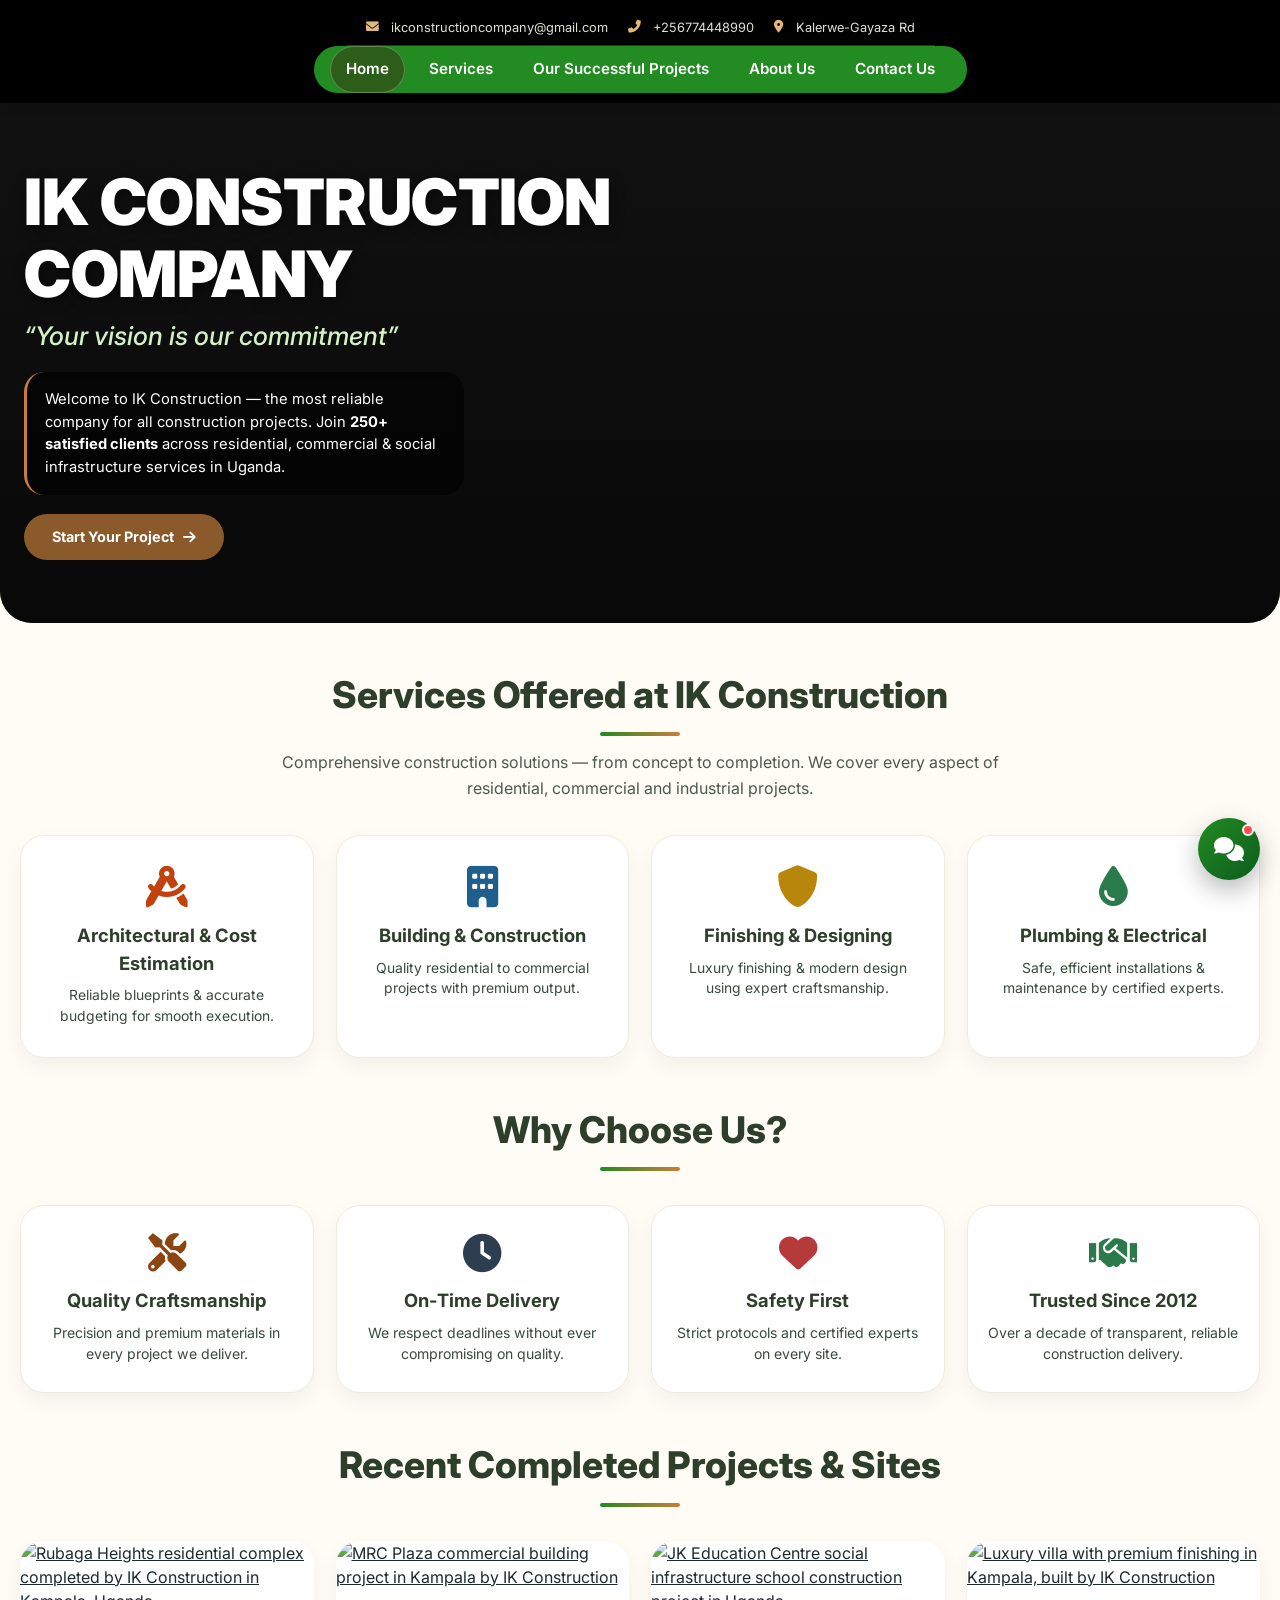
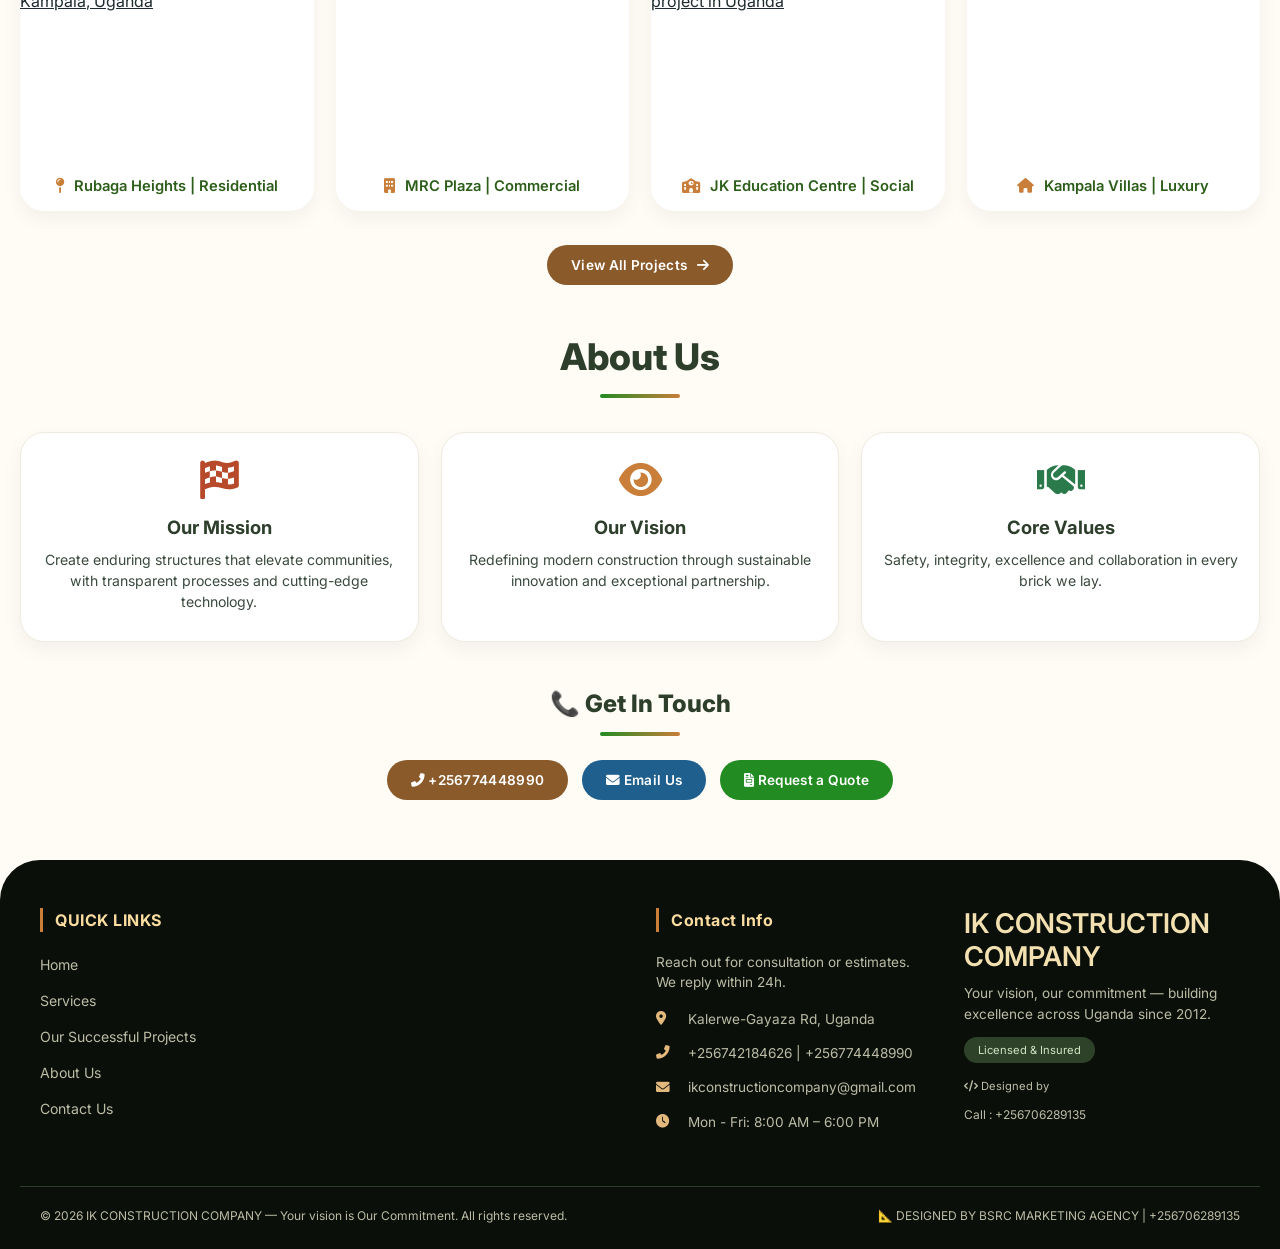
==== index.html @ a936ef3b "Add files via upload" ====
﻿<!DOCTYPE html>
<html lang="en">
<head>
<meta charset="utf-8" />
<meta name="viewport" content="width=device-width, initial-scale=1.0, viewport-fit=cover" />

<!-- ==================== SEO: PRIMARY ==================== -->
<title>IK Construction Company Uganda | Trusted Builders in Kampala</title>
<meta name="description" content="IK Construction — residential & commercial building contractors in Kampala, Uganda since 2012. 250+ clients, 222 projects. Get a free quote within 24 hours." />
<meta name="keywords" content="construction company Uganda, building contractors Kampala, residential construction Uganda, commercial construction Kampala, IK Construction" />
<meta name="robots" content="index, follow, max-snippet:-1, max-image-preview:large" />
<meta name="author" content="IK Construction Company" />
<meta name="theme-color" content="#0a0f0a" />
<link rel="canonical" href="https://ikconstruction.ug/" />
<link rel="alternate" hreflang="en" href="https://ikconstruction.ug/" />

<!-- GEO -->
<meta name="geo.region" content="UG-102" />
<meta name="geo.placename" content="Kampala, Uganda" />
<meta name="geo.position" content="0.3136;32.5811" />
<meta name="ICBM" content="0.3136, 32.5811" />

<!-- OPEN GRAPH -->
<meta property="og:type" content="website" />
<meta property="og:site_name" content="IK Construction Company" />
<meta property="og:title" content="IK Construction Company Uganda | Building Excellence in Kampala" />
<meta property="og:description" content="Trusted construction company in Uganda. Residential, commercial & social infrastructure. 250+ satisfied clients, 222 completed projects." />
<meta property="og:url" content="https://ikconstruction.ug/" />
<meta property="og:image" content="https://ikconstruction.ug/logo.jpg" />
<meta property="og:locale" content="en_UG" />

<!-- TWITTER -->
<meta name="twitter:card" content="summary_large_image" />
<meta name="twitter:title" content="IK Construction Company Uganda – Building Excellence" />
<meta name="twitter:description" content="Residential, commercial & social infrastructure construction in Kampala, Uganda. Free quote within 24 hours." />
<meta name="twitter:image" content="https://ikconstruction.ug/logo.jpg" />

<link rel="icon" href="logo.jpg" type="image/jpeg" />

<!-- ==================== PERFORMANCE HINTS ==================== -->
<link rel="preconnect" href="https://cdnjs.cloudflare.com" />
<link rel="preconnect" href="https://fonts.googleapis.com" />
<link rel="preconnect" href="https://fonts.gstatic.com" crossorigin />
<link rel="preload" as="image" href="seyyid.jpg" fetchpriority="high" />
<link rel="stylesheet" href="https://cdnjs.cloudflare.com/ajax/libs/font-awesome/6.0.0-beta3/css/all.min.css" />
<link href="https://fonts.googleapis.com/css2?family=Inter:wght@400;500;600;700;800;900&display=swap" rel="stylesheet" />
<link rel="stylesheet" href="assets/style.css" />

<script>document.documentElement.className += ' js-enabled';</script>

<!-- ==================== STRUCTURED DATA ==================== -->
<script type="application/ld+json">
{
  "@context": "https://schema.org",
  "@type": "GeneralContractor",
  "@id": "https://ikconstruction.ug/#business",
  "name": "IK Construction Company",
  "image": "https://ikconstruction.ug/logo.jpg",
  "logo": "https://ikconstruction.ug/logo.jpg",
  "description": "IK Construction Company is a Ugandan construction firm founded in 2012 by Engineer Ibrahim Kyeyune, delivering residential, commercial and social infrastructure projects across Uganda.",
  "url": "https://ikconstruction.ug/",
  "telephone": "+256774448990",
  "email": "ikconstructioncompany@gmail.com",
  "foundingDate": "2012",
  "founder": { "@type": "Person", "name": "Engineer Ibrahim Kyeyune", "jobTitle": "Founder & CEO" },
  "address": {
    "@type": "PostalAddress",
    "streetAddress": "Kalerwe-Gayaza Rd",
    "addressLocality": "Kampala",
    "addressRegion": "Kampala",
    "addressCountry": "UG"
  },
  "geo": { "@type": "GeoCoordinates", "latitude": 0.3136, "longitude": 32.5811 },
  "openingHoursSpecification": [{
    "@type": "OpeningHoursSpecification",
    "dayOfWeek": ["Monday","Tuesday","Wednesday","Thursday","Friday"],
    "opens": "08:00",
    "closes": "18:00"
  }],
  "priceRange": "$$",
  "areaServed": { "@type": "Country", "name": "Uganda" },
  "aggregateRating": { "@type": "AggregateRating", "ratingValue": "4.9", "reviewCount": "250" }
}
</script>
</head>
<body>

<!-- =====================================================
     HEADER — STICKY NAV
     ===================================================== -->
<div class="sticky-nav">
    <div class="top-contact-bar">
        <span><i class="fas fa-envelope"></i> <a href="mailto:ikconstructioncompany@gmail.com">ikconstructioncompany@gmail.com</a></span>
        <span><i class="fas fa-phone-alt"></i> <a href="tel:+256774448990">+256774448990</a></span>
        <span><i class="fas fa-map-marker-alt"></i> Kalerwe-Gayaza Rd</span>
    </div>
    <div class="main-nav">
        <ul>
            <li><a href="index.html" class="active" aria-current="page">Home</a></li>
            <li><a href="services.html">Services</a></li>
            <li><a href="projects.html">Our Successful Projects</a></li>
            <li><a href="about.html">About Us</a></li>
            <li><a href="contact.html">Contact Us</a></li>
        </ul>
    </div>
</div>

<main id="main">

  <!-- HERO -->
  <div class="hero-banner" role="img" aria-label="IK Construction Company project site in Kampala, Uganda">
    <div class="hero-overlay container-custom">
      <h1 class="hero-title">IK CONSTRUCTION<br>COMPANY</h1>
      <div class="hero-sub">“Your vision is our commitment”</div>
      <div class="hero-description">
        Welcome to IK Construction — the most reliable company for all construction projects. Join <strong>250+ satisfied clients</strong> across residential, commercial &amp; social infrastructure services in Uganda.
      </div>
      <a href="contact.html" class="hero-btn">Start Your Project <i class="fas fa-arrow-right" style="margin-left:6px;"></i></a>
    </div>
  </div>

  <div class="container-custom">

    <h2 class="section-title">Services Offered at IK Construction</h2>
    <p class="section-sub">Comprehensive construction solutions — from concept to completion. We cover every aspect of residential, commercial and industrial projects.</p>

    <div class="grid-services">
      <a class="service-tile" href="services.html">
        <i class="fas fa-drafting-compass" style="color:#c2410c;"></i>
        <h3>Architectural &amp; Cost Estimation</h3>
        <p>Reliable blueprints &amp; accurate budgeting for smooth execution.</p>
      </a>
      <a class="service-tile" href="services.html">
        <i class="fas fa-building" style="color:#1e5f8e;"></i>
        <h3>Building &amp; Construction</h3>
        <p>Quality residential to commercial projects with premium output.</p>
      </a>
      <a class="service-tile" href="services.html">
        <i class="fas fa-shield-alt" style="color:#b8860b;"></i>
        <h3>Finishing &amp; Designing</h3>
        <p>Luxury finishing &amp; modern design using expert craftsmanship.</p>
      </a>
      <a class="service-tile" href="services.html">
        <i class="fas fa-tint" style="color:#2b7a4b;"></i>
        <h3>Plumbing &amp; Electrical</h3>
        <p>Safe, efficient installations &amp; maintenance by certified experts.</p>
      </a>
    </div>

    <h2 class="section-title">Why Choose Us?</h2>
    <div class="feature-row">
      <div class="feature-card">
        <i class="fa-solid fa-screwdriver-wrench" style="color:#8b4513;"></i>
        <h3>Quality Craftsmanship</h3>
        <p>Precision and premium materials in every project we deliver.</p>
      </div>
      <div class="feature-card">
        <i class="fas fa-clock" style="color:#2c3e50;"></i>
        <h3>On-Time Delivery</h3>
        <p>We respect deadlines without ever compromising on quality.</p>
      </div>
      <div class="feature-card">
        <i class="fas fa-heart" style="color:#b63a3a;"></i>
        <h3>Safety First</h3>
        <p>Strict protocols and certified experts on every site.</p>
      </div>
      <div class="feature-card">
        <i class="fas fa-handshake" style="color:#2b7a4b;"></i>
        <h3>Trusted Since 2012</h3>
        <p>Over a decade of transparent, reliable construction delivery.</p>
      </div>
    </div>

    <h2 class="section-title">Recent Completed Projects &amp; Sites</h2>
    <div class="projects-grid">
      <article class="project-item">
        <a href="projects.html"><img class="lazy-img" src="recent-project-1.jpg" alt="Rubaga Heights residential complex completed by IK Construction in Kampala, Uganda" loading="lazy" decoding="async" width="400" height="220" /></a>
        <div class="project-caption"><i class="fas fa-map-pin"></i> Rubaga Heights | Residential</div>
      </article>
      <article class="project-item">
        <a href="projects.html"><img class="lazy-img" src="jk.jpg" alt="MRC Plaza commercial building project in Kampala by IK Construction" loading="lazy" decoding="async" width="400" height="220" /></a>
        <div class="project-caption"><i class="fas fa-building"></i> MRC Plaza | Commercial</div>
      </article>
      <article class="project-item">
        <a href="projects.html"><img class="lazy-img" src="recent-project-2.jpg" alt="JK Education Centre social infrastructure school construction project in Uganda" loading="lazy" decoding="async" width="400" height="220" /></a>
        <div class="project-caption"><i class="fas fa-school"></i> JK Education Centre | Social</div>
      </article>
      <article class="project-item">
        <a href="projects.html"><img class="lazy-img" src="recent-project-3.jpg" alt="Luxury villa with premium finishing in Kampala, built by IK Construction" loading="lazy" decoding="async" width="400" height="220" /></a>
        <div class="project-caption"><i class="fas fa-home"></i> Kampala Villas | Luxury</div>
      </article>
    </div>
    <div style="text-align:center;margin-bottom:20px;">
      <a href="projects.html" class="btn-custom">View All Projects <i class="fas fa-arrow-right" style="margin-left:6px;"></i></a>
    </div>

    <h2 class="section-title">About Us</h2>
    <div class="feature-row">
      <div class="feature-card">
        <i class="fas fa-flag-checkered" style="color:#b64a2a;"></i>
        <h3>Our Mission</h3>
        <p>Create enduring structures that elevate communities, with transparent processes and cutting-edge technology.</p>
      </div>
      <div class="feature-card">
        <i class="fas fa-eye" style="color:#c97e3a;"></i>
        <h3>Our Vision</h3>
        <p>Redefining modern construction through sustainable innovation and exceptional partnership.</p>
      </div>
      <div class="feature-card">
        <i class="fas fa-handshake" style="color:#2b7a4b;"></i>
        <h3>Core Values</h3>
        <p>Safety, integrity, excellence and collaboration in every brick we lay.</p>
      </div>
    </div>

    <h3 class="section-title" style="font-size:1.5rem;">📞 Get In Touch</h3>
    <div style="display:flex;flex-wrap:wrap;gap:14px;justify-content:center;margin:24px 0 10px;">
      <a href="tel:+256774448990" class="btn-custom"><i class="fas fa-phone-alt"></i> +256774448990</a>
      <a href="mailto:ikconstructioncompany@gmail.com" class="btn-custom" style="background:#1e5f8e;"><i class="fas fa-envelope"></i> Email Us</a>
      <a href="contact.html" class="btn-custom" style="background:forestgreen;"><i class="fas fa-file-invoice"></i> Request a Quote</a>
    </div>

  </div>
</main>

<!-- ==================== FOOTER ==================== -->
<footer>
  <div class="container-custom">
    <div class="footer-grid">
      <div class="footer-col">
        <h5>QUICK LINKS</h5>
        <ul>
          <li><a href="index.html">Home</a></li>
          <li><a href="services.html">Services</a></li>
          <li><a href="projects.html">Our Successful Projects</a></li>
          <li><a href="about.html">About Us</a></li>
          <li><a href="contact.html">Contact Us</a></li>
        </ul>
      </div>

      <div class="footer-col" style="text-align:center;">
        <img class="lazy-img" src="logo.jpg" width="300" height="200" alt="IK Construction Company Logo – Uganda's trusted building contractor" loading="lazy" decoding="async" style="max-width:100%;height:auto;border-radius:12px;background:#1e2a1a;padding:6px;margin:0 auto;" onerror="this.style.display='none'" />
      </div>

      <div class="footer-col">
        <h4>Contact Info</h4>
        <p style="color:#bcbca5;font-size:0.85rem;margin-bottom:16px;">Reach out for consultation or estimates. We reply within 24h.</p>
        <div class="footer-info-row"><i class="fas fa-map-marker-alt"></i> Kalerwe-Gayaza Rd, Uganda</div>
        <div class="footer-info-row"><i class="fas fa-phone-alt"></i> +256742184626 | +256774448990</div>
        <div class="footer-info-row"><i class="fas fa-envelope"></i> ikconstructioncompany@gmail.com</div>
        <div class="footer-info-row"><i class="fas fa-clock"></i> Mon - Fri: 8:00 AM – 6:00 PM</div>
      </div>

      <div class="footer-col brand-footer">
        <h3>IK CONSTRUCTION<br>COMPANY</h3>
        <p>Your vision, our commitment — building excellence across Uganda since 2012.</p>
        <div style="margin:12px 0;">
          <span style="background:#2e422a;padding:6px 14px;border-radius:40px;font-size:0.7rem;color:#cfe6c4;">Licensed &amp; Insured</span>
        </div>
        <span style="font-size:0.7rem;color:#bcbca5;"><i class="fas fa-code"></i> Designed by</span>
        <div style="display:flex;align-items:center;gap:12px;flex-wrap:wrap;margin-top:10px;">
          <img class="lazy-img" src="brand-name.png" alt="BSRC MARKETING AGENCY" style="height:60px;width:auto;max-width:120px;border-radius:12px;" loading="lazy" decoding="async" onerror="this.style.display='none'" />
          <span style="font-size:.75rem;color:#bcbca5;">Call : +256706289135</span>
        </div>
      </div>
    </div>

    <div class="copyright-bar">
      <span>© <span id="year">2026</span> IK CONSTRUCTION COMPANY — Your vision is Our Commitment. All rights reserved.</span>
      <span>📐 DESIGNED BY BSRC MARKETING AGENCY | +256706289135</span>
    </div>
  </div>
</footer>

<!-- ==================== BACK TO TOP ==================== -->
<button class="back-top" id="backTop" aria-label="Back to top"><i class="fas fa-arrow-up"></i></button>

<!-- ==================== CHATBOT ==================== -->
<button id="chat-toggle" aria-label="Open chat assistant" aria-expanded="false" aria-controls="chat-panel">
  <i class="fas fa-comments" id="chat-toggle-icon"></i>
  <span class="badge-dot" id="chat-badge" aria-hidden="true"></span>
</button>

<div id="chat-panel" role="dialog" aria-modal="false" aria-label="IK Construction chat assistant">
  <div class="chat-header">
    <div class="chat-avatar"><i class="fas fa-hard-hat"></i></div>
    <div class="chat-header-text">
      <h4>IK Assistant</h4>
      <p>Online • replies instantly</p>
    </div>
    <button id="chat-close" aria-label="Close chat"><i class="fas fa-times"></i></button>
  </div>

  <div class="chat-body" id="chat-body" aria-live="polite"></div>

  <div class="chat-quick" id="chat-quick">
    <button type="button" data-q="What services do you offer?">Services</button>
    <button type="button" data-q="How much does a project cost?">Pricing</button>
    <button type="button" data-q="Where are you located?">Location</button>
    <button type="button" data-q="How do I get a free quote?">Free quote</button>
    <button type="button" data-q="Who founded the company?">About</button>
  </div>

  <div class="chat-input-row">
    <input id="chat-input" type="text" placeholder="Type your question…" aria-label="Chat message" autocomplete="off" />
    <button id="chat-send" aria-label="Send message"><i class="fas fa-paper-plane"></i></button>
  </div>
</div>

<script src="assets/main.js" defer></script>
</body>
</html>
---- assets/style.css ----
/* ============ RESET & TOKENS ============ */
*,*::before,*::after{margin:0;padding:0;box-sizing:border-box;}
:root{
  --primary:#8B5A2B;
  --primary-dark:#5a3a1a;
  --gold:#c97e3a;
  --forest:forestgreen;
  --forest-dark:#2c5e1a;
  --ink:#1e2a2e;
  --ink-soft:#3a4a3e;
  --bg:#fefcf5;
  --bg-alt:#f2ede3;
  --muted:#bcbca5;
  --shadow-sm:0 8px 20px rgba(0,0,0,.05);
  --shadow-md:0 15px 30px rgba(0,0,0,.1);
  --shadow-lg:0 20px 40px -12px rgba(0,0,0,.18);
  --radius-lg:28px;
  --radius-pill:40px;
}
html{scroll-behavior:smooth;}
body{
  font-family:'Inter',system-ui,-apple-system,'Segoe UI',Roboto,sans-serif;
  background:var(--bg);
  color:var(--ink);
  line-height:1.5;
  -webkit-font-smoothing:antialiased;
  overflow-x:hidden;
}
img{max-width:100%;display:block;}
a{color:inherit;}
button{font-family:inherit;}

html.js-enabled img.lazy-img{
  background:linear-gradient(90deg,#ece6d8 0%,#f5f0e4 50%,#ece6d8 100%);
  background-size:200% 100%;
  animation:imgShimmer 1.6s ease-in-out infinite;
  opacity:.001;
  transition:opacity .45s ease;
}
html.js-enabled img.lazy-img.loaded{
  animation:none;
  opacity:1;
  background:transparent;
}
@keyframes imgShimmer{
  0%   { background-position: 200% 0; }
  100% { background-position:-200% 0; }
}
@media (prefers-reduced-motion:reduce){
  html.js-enabled img.lazy-img{animation:none;opacity:1;background:transparent;}
  html.js-enabled img.lazy-img.loaded{transition:none;}
  *{transition:none !important;}
}

.container-custom{max-width:1280px;margin:0 auto;padding:0 20px;}
.sr-only{position:absolute;width:1px;height:1px;padding:0;margin:-1px;overflow:hidden;clip:rect(0,0,0,0);white-space:nowrap;border:0;}

.btn-custom{
  background:var(--primary);color:#fff;border:none;
  padding:10px 24px;border-radius:var(--radius-pill);
  font-weight:600;font-size:.85rem;letter-spacing:.3px;
  display:inline-block;text-decoration:none;cursor:pointer;
  transition:transform .2s ease,background .2s ease,box-shadow .2s ease;
}
.btn-custom:hover{background:var(--primary-dark);color:#fff;transform:translateY(-2px);box-shadow:0 8px 18px rgba(0,0,0,.15);}
.btn-custom:focus-visible{outline:3px solid var(--gold);outline-offset:2px;}

/* ============ HEADER ============ */
.sticky-nav {
    position: sticky;
    top: 0;
    z-index: 1030;
    background: #000;
    display: flex;
    flex-wrap: wrap;
    justify-content: center;
    color: white;
    background-color: black;
    padding: 10px;
    column-gap: 20px;
    align-items: center;
    box-shadow: 0 2px 12px rgba(0,0,0,.18);
}
.top-contact-bar {
    background-color: #000;
    color: #e0e0d0;
    padding: 8px 20px;
    font-size: 0.8rem;
    display: flex;
    flex-wrap: wrap;
    justify-content: flex-end;
    gap: 20px;
    align-items: center;
    border-bottom: 1px solid #2a3a2a;
}
.top-contact-bar i { margin-right: 6px; color: #e3b87c; }
.top-contact-bar span { display: inline-flex; align-items: center; gap: 6px; white-space: nowrap; }
.top-contact-bar a{color:#e0e0d0;text-decoration:none;transition:color .2s;}
.top-contact-bar a:hover{color:#fadc9f;}

@media (max-width: 640px) {
    .top-contact-bar {
        justify-content: center;
        font-size: 0.7rem;
        gap: 12px;
        padding: 8px 12px;
    }
    .top-contact-bar span { white-space: normal; word-break: keep-all; }
}

.main-nav {
    background-color: forestgreen;
    padding: 0 16px;
    border-radius: 40px;
}
.main-nav ul {
    list-style: none;
    display: flex;
    flex-wrap: wrap;
    justify-content: flex-end;
    gap: 8px;
    margin: 0;
    padding: 0;
}
.main-nav ul li a {
    display: inline-block;
    padding: 12px 16px;
    text-decoration: none;
    font-weight: 600;
    color: white;
    transition: 0.2s;
    border-radius: 40px;
    font-size: 0.95rem;
    cursor: pointer;
}
.main-nav ul li a:hover { background-color: #2c5e1a; transform: translateY(-1px); }
.main-nav ul li a.active{ background-color:#2c5e1a; box-shadow: inset 0 0 0 1px rgba(255,255,255,.25); }

@media (max-width: 576px) {
    .main-nav ul { justify-content: center; }
    .main-nav ul li a { padding: 8px 12px; font-size: 0.85rem; }
}

/* ============ SECTION TITLES ============ */
.section-title{
  font-size:clamp(1.7rem,4.4vw,2.3rem);font-weight:800;
  margin:44px 0 14px;color:#2d3e2b;text-align:center;position:relative;padding-bottom:14px;
}
.section-title::after{
  content:'';position:absolute;bottom:0;left:50%;transform:translateX(-50%);
  width:80px;height:4px;border-radius:4px;background:linear-gradient(90deg,forestgreen,var(--gold));
}
.section-title.no-bar::after{display:none;}
.section-sub{
  text-align:center;color:#4a5a4e;max-width:720px;margin:0 auto 26px;font-size:1rem;line-height:1.6;
}

/* ============ HERO (HOME / SERVICE) ============ */
.hero-banner{
  position:relative;min-height:520px;display:flex;align-items:center;
  background:#1a1a1a url('seyyid.jpg') center/cover no-repeat;
  border-radius:0 0 32px 32px;margin-bottom:1rem;
}
.hero-banner::before{
  content:'';position:absolute;inset:0;border-radius:inherit;
  background:linear-gradient(0deg,rgba(0,0,0,.68),rgba(0,0,0,.35));pointer-events:none;
}
.hero-overlay{width:100%;padding:2.5rem 1.5rem;color:#fff;position:relative;z-index:1;}
.hero-title{
  font-size:clamp(2rem,7vw,4rem);font-weight:900;line-height:1.12;
  text-shadow:2px 3px 14px rgba(0,0,0,.45);letter-spacing:-.5px;
}
.hero-sub{font-size:clamp(1rem,3.4vw,1.6rem);font-weight:500;color:#d4f1c6;margin:.5rem 0 1rem;font-style:italic;}
.hero-description{
  max-width:440px;background:rgba(0,0,0,.55);backdrop-filter:blur(4px);
  padding:1rem 1.1rem;border-radius:20px;font-size:.92rem;line-height:1.55;
  border-left:3px solid var(--gold);
}
.hero-btn{
  display:inline-block;background:var(--primary);color:#fff;padding:12px 28px;
  border-radius:var(--radius-pill);text-decoration:none;font-weight:700;margin-top:1.2rem;
  transition:transform .2s,background .2s,box-shadow .2s;font-size:.9rem;
}
.hero-btn:hover{background:var(--primary-dark);color:#fff;transform:translateY(-2px);box-shadow:0 12px 22px rgba(0,0,0,.3);}
@media (max-width:768px){
  .hero-banner{min-height:460px;}
  .hero-description{max-width:100%;font-size:.85rem;}
}

/* ============ SERVICES (HOME TILES) ============ */
.grid-services{display:grid;grid-template-columns:repeat(auto-fit,minmax(230px,1fr));gap:22px;margin:34px 0;}
.service-tile{
  background:#fff;border-radius:24px;padding:30px 20px;text-align:center;
  box-shadow:var(--shadow-sm);border:1px solid #f0ebdf;
  transition:transform .25s,box-shadow .25s;cursor:pointer;
}
.service-tile:hover{transform:translateY(-6px);box-shadow:var(--shadow-lg);}
.service-tile i{font-size:2.6rem;margin-bottom:14px;display:block;}
.service-tile h3{font-size:1.15rem;font-weight:700;margin-bottom:8px;color:#2d3e2b;}
.service-tile p{font-size:.87rem;color:var(--ink-soft);margin:0;}

/* ============ FEATURE CARDS ============ */
.feature-row{display:flex;flex-wrap:wrap;gap:22px;margin:34px 0;}
.feature-card{
  flex:1;min-width:220px;background:#fff;border-radius:24px;padding:28px 20px;
  text-align:center;box-shadow:var(--shadow-sm);border:1px solid #f0ebdf;
  transition:transform .25s,box-shadow .25s;
}
.feature-card:hover{transform:translateY(-5px);box-shadow:var(--shadow-md);}
.feature-card i{font-size:2.4rem;margin-bottom:14px;display:block;}
.feature-card h3{font-size:1.15rem;font-weight:700;margin-bottom:8px;color:#2d3e2b;}
.feature-card p{font-size:.88rem;color:var(--ink-soft);margin:0;}

/* ============ PROJECTS ============ */
.projects-grid{display:grid;grid-template-columns:repeat(auto-fill,minmax(270px,1fr));gap:22px;margin:34px 0;}
.project-item{
  background:#fff;border-radius:24px;overflow:hidden;
  box-shadow:var(--shadow-sm);transition:transform .25s,box-shadow .25s;
}
.project-item:hover{transform:translateY(-6px);box-shadow:var(--shadow-lg);}
.project-item img{width:100%;height:220px;object-fit:cover;transition:transform .4s ease;background:#ece6d8;}
.project-item:hover img{transform:scale(1.05);}
.project-caption{padding:14px 16px;text-align:center;font-weight:600;color:var(--forest-dark);font-size:.92rem;}
.project-caption i{color:var(--gold);margin-right:6px;}

/* ============ SERVICES SLIDER ============ */
.hero-slider{
  position:relative;height:440px;overflow:hidden;
  border-radius:0 0 32px 32px;background:#1a1a1a;
}
.slide{
  position:absolute;inset:0;opacity:0;visibility:hidden;
  transition:opacity .7s ease,visibility .7s ease;
}
.slide.is-active{opacity:1;visibility:visible;}
.slide img{width:100%;height:100%;object-fit:cover;filter:brightness(.62);background:#1a1a1a;}
.slide-caption{
  position:absolute;inset:0;
  display:flex;flex-direction:column;justify-content:center;align-items:flex-start;
  padding:2rem clamp(1rem,6vw,4rem);color:#fff;text-align:left;
}
.slide-caption .eyebrow{
  font-size:.8rem;letter-spacing:2px;text-transform:uppercase;
  color:#d4f1c6;margin-bottom:.5rem;font-weight:600;
}
.slide-caption h2{
  font-size:clamp(1.6rem,5vw,3rem);font-weight:900;line-height:1.15;
  text-shadow:2px 3px 12px rgba(0,0,0,.5);margin-bottom:1rem;max-width:640px;
}
.slide-caption .btn-custom{margin-top:.4rem;}
.slider-nav{
  position:absolute;top:50%;transform:translateY(-50%);z-index:3;
  width:46px;height:46px;border-radius:50%;border:none;
  background:rgba(0,0,0,.45);color:#fff;cursor:pointer;
  display:flex;align-items:center;justify-content:center;
  transition:background .2s ease,transform .2s ease;
}
.slider-nav:hover{background:rgba(0,0,0,.72);}
.slider-nav:focus-visible{outline:3px solid var(--gold);outline-offset:2px;}
.slider-nav.prev{left:14px;}
.slider-nav.next{right:14px;}
.slider-dots{
  position:absolute;bottom:16px;left:50%;transform:translateX(-50%);
  display:flex;gap:9px;z-index:3;
}
.slider-dots button{
  width:11px;height:11px;padding:0;border-radius:50%;
  border:2px solid rgba(255,255,255,.75);background:transparent;cursor:pointer;
  transition:background .2s ease,transform .2s ease;
}
.slider-dots button.is-active{background:#fff;transform:scale(1.2);}
.slider-dots button:focus-visible{outline:2px solid var(--gold);outline-offset:2px;}
@media (max-width:640px){
  .hero-slider{height:360px;}
  .slider-nav{width:38px;height:38px;}
  .slider-nav.prev{left:8px;}
  .slider-nav.next{right:8px;}
}

/* ============ SERVICES DEEP GRID ============ */
.services-deep-grid{display:grid;grid-template-columns:repeat(auto-fill,minmax(300px,1fr));gap:22px;margin:24px 0 40px;}
.service-card{
  background:#fff;border-radius:var(--radius-lg);padding:22px 20px 26px;
  box-shadow:var(--shadow-sm);border:1px solid #f0ebdf;
  display:flex;flex-direction:column;transition:transform .25s,box-shadow .25s;
}
.service-card:hover{transform:translateY(-6px);box-shadow:var(--shadow-md);}
.service-card img{width:100%;height:200px;object-fit:cover;border-radius:18px;margin-bottom:16px;background:#f3f0e6;}
.service-card h3{font-size:1.35rem;font-weight:700;margin:6px 0 10px;color:#2d3e2b;}
.service-card p{color:var(--ink-soft);line-height:1.5;flex-grow:1;margin-bottom:18px;font-size:.92rem;}
.service-card .btn-custom{align-self:flex-start;}
@media (max-width:576px){ .service-card img{height:170px;} }

/* ============ ABOUT ============ */
.about-highlight{background:var(--bg-alt);padding:36px;border-radius:32px;margin:30px 0;}
.about-highlight h2{font-size:clamp(1.5rem,3.5vw,2rem);color:#4d3e2b;font-weight:800;}
.about-highlight > p{font-size:1.05rem;margin-top:14px;line-height:1.65;color:#2d2a1e;}
.founder-section{display:flex;flex-wrap:wrap;align-items:flex-start;gap:28px;margin-top:26px;}
.founder-text{flex:2 1 300px;}
.founder-text p{font-size:1.05rem;font-weight:500;color:#2d2a1e;margin-bottom:8px;}
.founder-img-wrapper{flex:0 0 auto;display:flex;flex-direction:column;align-items:center;}
.founder-img-wrapper img{
  width:180px;height:180px;object-fit:cover;border-radius:50%;
  border:4px solid var(--primary);box-shadow:0 14px 28px rgba(0,0,0,.18);background:#fff;
  transition:transform .25s;
}
.founder-img-wrapper img:hover{transform:scale(1.03);}
.founder-img-wrapper .caption{
  margin-top:10px;font-size:.8rem;font-weight:700;color:#4d3e2b;
  letter-spacing:.4px;background:rgba(255,255,240,.85);padding:4px 16px;border-radius:var(--radius-pill);
}
.stats{
  display:flex;justify-content:space-around;background:#fff;border:1px solid #e0dbc9;
  padding:32px 20px;border-radius:32px;margin:36px 0;flex-wrap:wrap;gap:22px;
}
.stat-item{text-align:center;flex:1;min-width:130px;}
.stat-number{font-size:2.4rem;font-weight:900;color:var(--primary);line-height:1;}
.stat-label{font-size:.85rem;color:#4a5a4e;margin-top:6px;font-weight:500;}
@media (max-width:768px){
  .about-highlight{padding:24px 20px;}
  .founder-section{flex-direction:column;align-items:center;text-align:center;}
  .founder-text{text-align:center;}
}

/* ============ FAQ ============ */
.faq-wrap{margin:20px 0 50px;}
.faq-item{
  background:#fff;border:1px solid #e2dccf;border-radius:20px;
  margin-bottom:12px;overflow:hidden;transition:box-shadow .2s ease;
}
.faq-item[open]{box-shadow:var(--shadow-sm);}
.faq-item summary{
  list-style:none;cursor:pointer;position:relative;
  padding:18px 56px 18px 22px;
  font-weight:600;font-size:.95rem;color:#2d3e2b;line-height:1.45;
}
.faq-item summary::-webkit-details-marker{display:none;}
.faq-item summary::after{
  content:'+';position:absolute;right:22px;top:50%;
  transform:translateY(-50%);transform-origin:center;
  font-size:1.45rem;font-weight:400;line-height:1;color:var(--primary);
  transition:transform .25s ease;
}
.faq-item[open] summary{background:#f5efdf;color:#4a3a20;}
.faq-item[open] summary::after{transform:translateY(-50%) rotate(45deg);}
.faq-item summary:focus-visible{outline:3px solid rgba(201,126,58,.35);outline-offset:-3px;}
.faq-body{padding:16px 22px 20px;font-size:.92rem;color:var(--ink-soft);line-height:1.6;}

/* ============ CONTACT ============ */
.contact-wrapper{
  display:flex;flex-wrap:wrap;gap:36px;margin:36px 0 60px;
  background:#fff;border-radius:32px;padding:36px;box-shadow:var(--shadow-sm);
}
.contact-info{flex:1 1 280px;}
.contact-info h3{font-size:1.4rem;font-weight:700;color:#2d3e2b;margin-bottom:12px;}
.contact-info > p{color:#2d2a1e;line-height:1.6;margin-bottom:18px;font-size:.93rem;}
.contact-info .info-row{display:flex;align-items:center;gap:12px;margin:18px 0;font-size:.95rem;color:var(--ink);}
.contact-info .info-row i{color:var(--primary);font-size:1.15rem;width:24px;text-align:center;flex-shrink:0;}
.contact-info a{color:var(--ink);text-decoration:none;transition:color .2s;}
.contact-info a:hover{color:var(--primary);}
.contact-form{flex:2 1 340px;min-width:0;}
.form-group{margin-bottom:14px;}
.contact-form input,.contact-form textarea,.contact-form select{
  width:100%;padding:14px 18px;border:1px solid #ddd;border-radius:26px;
  font-family:inherit;font-size:.95rem;background:#fefefe;color:var(--ink);
  transition:border-color .2s,box-shadow .2s;
}
.contact-form textarea{border-radius:22px;resize:vertical;min-height:110px;}
.contact-form input:focus,.contact-form textarea:focus,.contact-form select:focus{
  outline:none;border-color:var(--primary);box-shadow:0 0 0 4px rgba(139,90,43,.12);
}
.contact-form .btn{
  background:var(--primary);color:#fff;border:none;padding:13px 30px;
  border-radius:var(--radius-pill);font-weight:700;cursor:pointer;
  transition:background .2s,transform .2s;font-size:.9rem;
}
.contact-form .btn:hover{background:var(--primary-dark);transform:translateY(-2px);}
#formFeedback{margin-top:12px;font-weight:600;font-size:.9rem;}

/* ============ FOOTER ============ */
footer{
  background-color:#0a0f0a;border-top-left-radius:40px;border-top-right-radius:40px;
  margin-top:60px;padding:48px 0 24px;color:#ddddcc;
}
.footer-grid{display:flex;flex-wrap:wrap;justify-content:space-between;gap:32px;max-width:1280px;margin:0 auto;padding:0 20px;}
.footer-col{flex:1;min-width:200px;}
.footer-col h4,.footer-col h5{
  color:#fadc9f;font-weight:700;margin-bottom:20px;
  border-left:3px solid #c97e3a;padding-left:12px;font-size:1rem;letter-spacing:.5px;
}
.footer-col ul{list-style:none;padding-left:0;}
.footer-col ul li{margin-bottom:12px;}
.footer-col ul li a{color:#bcbca5;text-decoration:none;transition:color .2s,padding-left .2s;font-size:.88rem;cursor:pointer;}
.footer-col ul li a:hover{color:#fadc9f;padding-left:5px;}
.footer-info-row{display:flex;align-items:center;gap:10px;margin-bottom:14px;font-size:.85rem;flex-wrap:wrap;color:#bcbca5;}
.footer-info-row i{width:22px;color:#e3b87c;flex-shrink:0;}
.brand-footer h3{font-size:1.7rem;font-weight:600;color:#f2e0b0;line-height:1.2;}
.brand-footer p{color:#bcbca5;font-size:.85rem;margin:10px 0;}
.copyright-bar{
  border-top:1px solid #2c3e2a;margin-top:40px;padding-top:20px;
  display:flex;justify-content:space-between;flex-wrap:wrap;gap:12px;
  font-size:.75rem;text-align:center;color:#bcbca5;
  max-width:1280px;margin-left:auto;margin-right:auto;padding-left:20px;padding-right:20px;
}
@media (max-width:780px){
  .footer-grid{flex-direction:column;}
  .copyright-bar{flex-direction:column;align-items:center;}
}

/* ============ CHATBOT ============ */
#chat-toggle{
  position:fixed;right:20px;bottom:20px;z-index:1080;
  width:62px;height:62px;border-radius:50%;border:none;cursor:pointer;
  background:linear-gradient(135deg,forestgreen,#0d5c1e);color:#fff;
  font-size:1.5rem;box-shadow:0 10px 26px rgba(0,0,0,.28);
  display:flex;align-items:center;justify-content:center;
  transition:transform .22s ease,box-shadow .22s ease;
}
#chat-toggle:hover{transform:scale(1.07);box-shadow:0 14px 32px rgba(0,0,0,.34);}
#chat-toggle .badge-dot{
  position:absolute;top:6px;right:6px;width:12px;height:12px;border-radius:50%;
  background:#ff4d4d;border:2px solid #fff;animation:pulse 2s infinite;
}
@keyframes pulse{0%,100%{transform:scale(1);opacity:1;}50%{transform:scale(1.25);opacity:.75;}}
#chat-toggle.open{background:linear-gradient(135deg,#8B5A2B,#5a3a1a);}

#chat-panel{
  position:fixed;right:20px;bottom:96px;z-index:1080;
  width:min(380px,calc(100vw - 32px));height:min(600px,calc(100vh - 130px));
  background:#fff;border-radius:24px;overflow:hidden;
  box-shadow:0 24px 60px -12px rgba(0,0,0,.35);
  display:flex;flex-direction:column;
  transform:translateY(20px) scale(.96);opacity:0;pointer-events:none;
  transition:transform .25s ease,opacity .25s ease;
  border:1px solid #e6e0d2;
}
#chat-panel.open{transform:translateY(0) scale(1);opacity:1;pointer-events:auto;}

.chat-header{
  background:linear-gradient(135deg,#0a0f0a,#1e2a1e);color:#fff;
  padding:16px 18px;display:flex;align-items:center;gap:12px;flex-shrink:0;
}
.chat-avatar{
  width:42px;height:42px;border-radius:50%;background:forestgreen;
  display:flex;align-items:center;justify-content:center;font-size:1.15rem;flex-shrink:0;
  border:2px solid rgba(255,255,255,.18);
}
.chat-header-text{flex:1;min-width:0;}
.chat-header-text h4{font-size:.98rem;font-weight:700;margin:0;line-height:1.2;}
.chat-header-text p{font-size:.72rem;color:#9fd49f;margin:2px 0 0;display:flex;align-items:center;gap:6px;}
.chat-header-text p::before{content:'';width:7px;height:7px;border-radius:50%;background:#4ade80;box-shadow:0 0 6px #4ade80;}
#chat-close{
  background:rgba(255,255,255,.08);border:none;color:#fff;width:32px;height:32px;
  border-radius:50%;cursor:pointer;font-size:.9rem;transition:background .2s;flex-shrink:0;
}
#chat-close:hover{background:rgba(255,255,255,.2);}

.chat-body{
  flex:1;overflow-y:auto;padding:18px 16px;background:#f7f5ee;
  display:flex;flex-direction:column;gap:12px;scroll-behavior:smooth;
}
.chat-body::-webkit-scrollbar{width:6px;}
.chat-body::-webkit-scrollbar-thumb{background:#cfc7b3;border-radius:6px;}

.msg{max-width:85%;padding:11px 15px;border-radius:18px;font-size:.88rem;line-height:1.5;word-wrap:break-word;animation:msgIn .25s ease both;}
@keyframes msgIn{from{opacity:0;transform:translateY(6px);}to{opacity:1;transform:translateY(0);}}
.msg.bot{background:#fff;color:var(--ink);border:1px solid #e8e2d5;border-bottom-left-radius:6px;align-self:flex-start;box-shadow:0 2px 6px rgba(0,0,0,.04);}
.msg.user{background:forestgreen;color:#fff;border-bottom-right-radius:6px;align-self:flex-end;}
.msg.bot strong{color:var(--primary-dark);}
.msg.bot ul{margin:6px 0 4px 18px;padding:0;}
.msg.bot li{margin-bottom:3px;}
.msg.bot a{color:var(--primary);font-weight:600;}

.typing{display:flex;gap:4px;padding:14px 16px;background:#fff;border:1px solid #e8e2d5;border-radius:18px;border-bottom-left-radius:6px;align-self:flex-start;width:fit-content;}
.typing span{width:7px;height:7px;border-radius:50%;background:#b8b09a;animation:blink 1.3s infinite;}
.typing span:nth-child(2){animation-delay:.2s;}
.typing span:nth-child(3){animation-delay:.4s;}
@keyframes blink{0%,60%,100%{opacity:.3;transform:translateY(0);}30%{opacity:1;transform:translateY(-3px);}}

.chat-quick{display:flex;flex-wrap:wrap;gap:8px;padding:0 16px 12px;background:#f7f5ee;flex-shrink:0;}
.chat-quick button{
  background:#fff;border:1px solid #ddd5c1;color:#4a3a20;font-size:.76rem;
  padding:7px 13px;border-radius:var(--radius-pill);cursor:pointer;
  transition:background .2s,border-color .2s,transform .2s;font-weight:500;
}
.chat-quick button:hover{background:#f0ebdf;border-color:var(--gold);transform:translateY(-1px);}

.chat-input-row{
  display:flex;gap:8px;padding:12px;background:#fff;border-top:1px solid #ece6d8;flex-shrink:0;
}
#chat-input{
  flex:1;border:1px solid #ddd5c1;border-radius:var(--radius-pill);
  padding:11px 16px;font-size:.88rem;font-family:inherit;background:#fbfaf6;
  transition:border-color .2s,box-shadow .2s;min-width:0;
}
#chat-input:focus{outline:none;border-color:forestgreen;box-shadow:0 0 0 3px rgba(34,139,34,.12);}
#chat-send{
  background:forestgreen;color:#fff;border:none;width:42px;height:42px;flex-shrink:0;
  border-radius:50%;cursor:pointer;font-size:.9rem;transition:background .2s,transform .2s;
}
#chat-send:hover{background:#2c5e1a;transform:scale(1.05);}
#chat-send:disabled{opacity:.5;cursor:not-allowed;transform:none;}

@media (max-width:480px){
  #chat-panel{right:12px;left:12px;bottom:88px;width:auto;height:calc(100vh - 120px);}
  #chat-toggle{right:14px;bottom:14px;width:56px;height:56px;font-size:1.3rem;}
}

/* ============ MISC ============ */
.back-top{
  position:fixed;left:20px;bottom:22px;z-index:1070;
  width:44px;height:44px;border-radius:50%;background:var(--primary);color:#fff;
  border:none;cursor:pointer;font-size:1rem;box-shadow:0 8px 20px rgba(0,0,0,.22);
  display:none;align-items:center;justify-content:center;transition:transform .2s;
}
.back-top.show{display:flex;}
.back-top:hover{transform:translateY(-3px);}
@media (max-width:480px){.back-top{display:none !important;}}

::selection{background:var(--gold);color:#fff;}

/* ============ MPA clickable-component additions ============ */
a.service-tile,
a.feature-card,
a.project-item{
  display:block;
  color:inherit;
  text-decoration:none;
}
a.service-tile:focus-visible,
a.feature-card:focus-visible,
a.project-item:focus-visible{
  outline:3px solid var(--gold);
  outline-offset:4px;
}
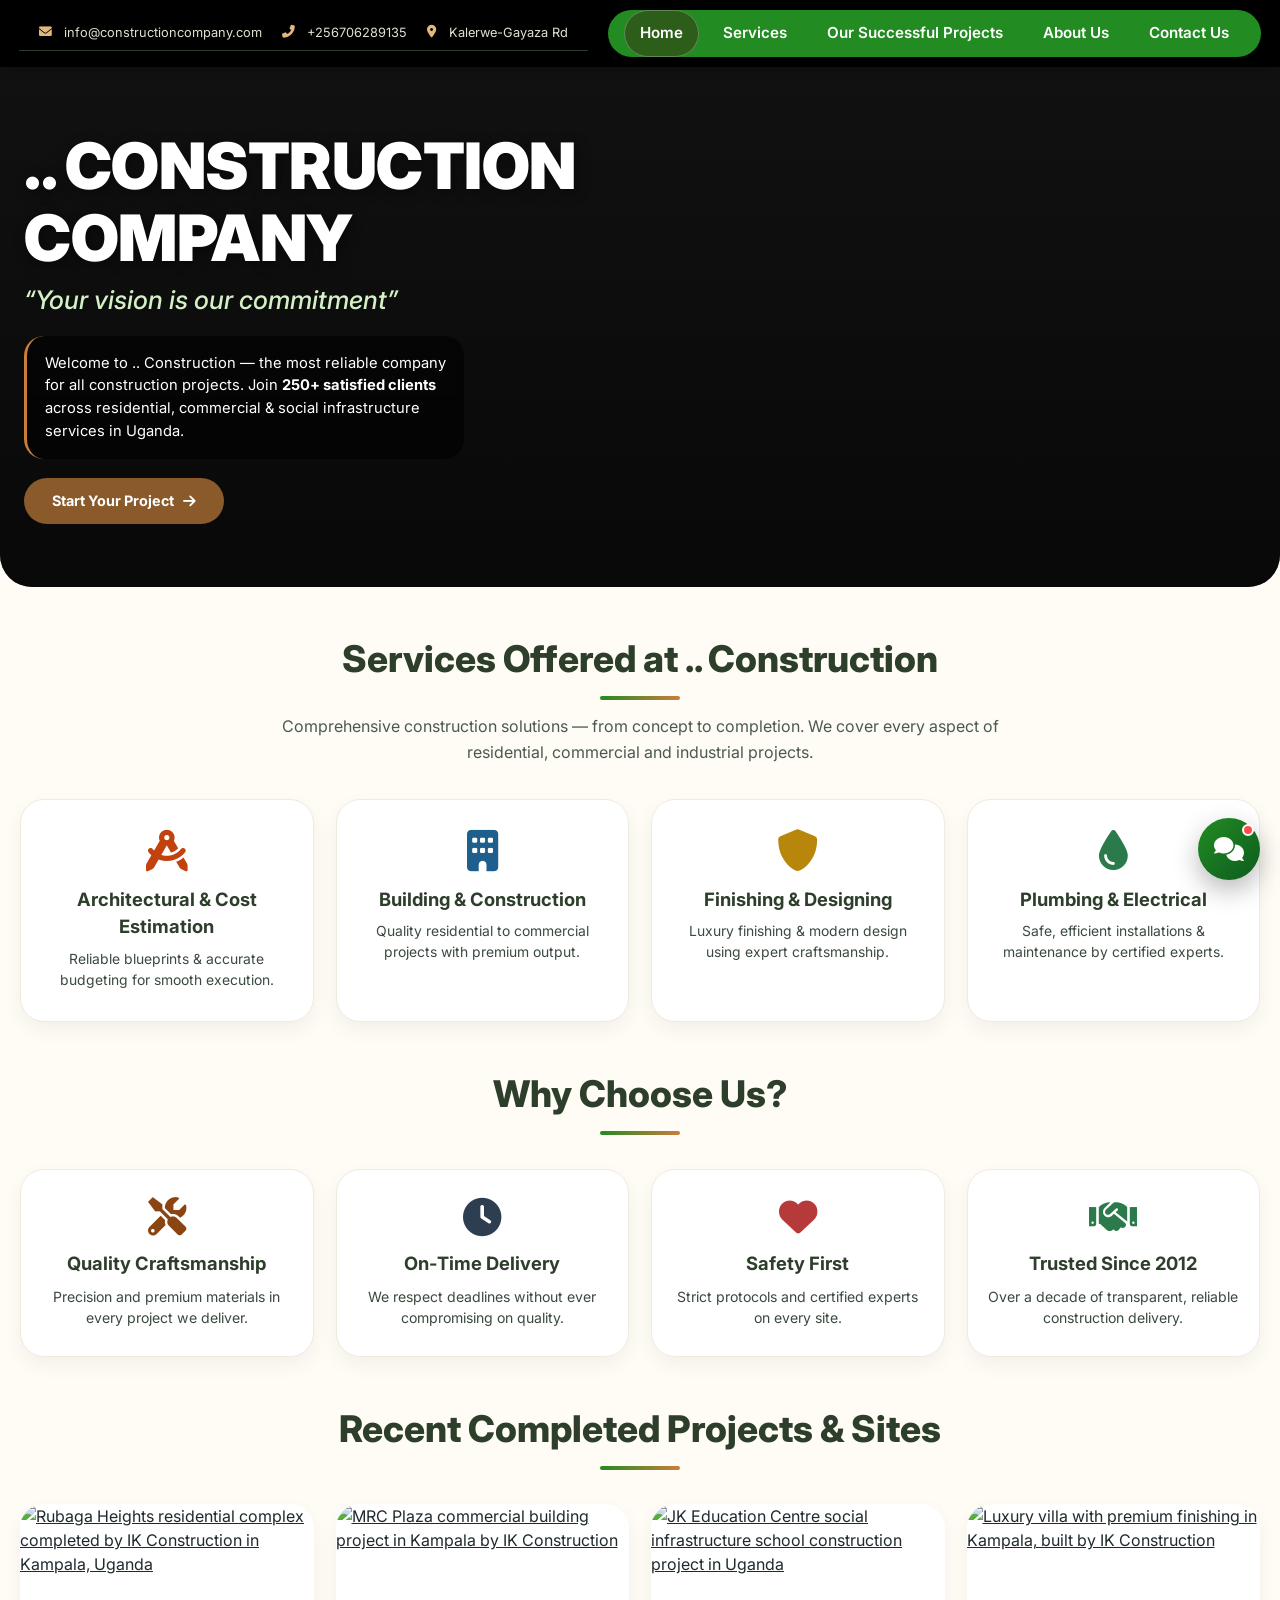
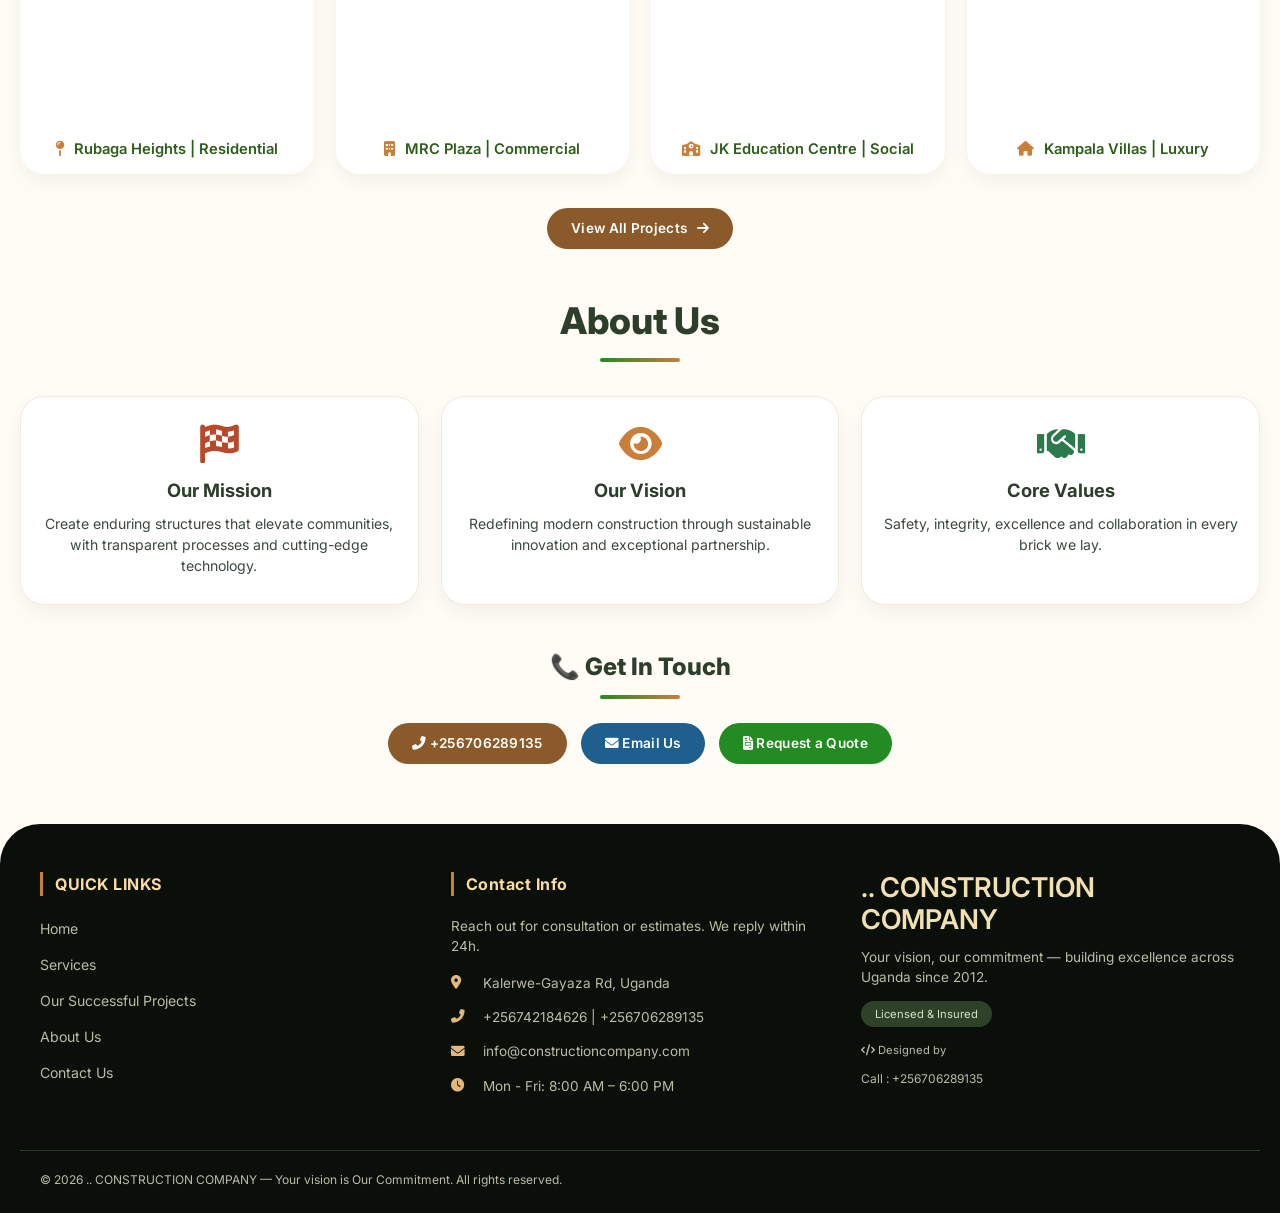
==== commit 5ea5c54e: "Update index.html" ====
--- a/index.html
+++ b/index.html
@@ -5,7 +5,7 @@
 <meta name="viewport" content="width=device-width, initial-scale=1.0, viewport-fit=cover" />
 
 <!-- ==================== SEO: PRIMARY ==================== -->
-<title>IK Construction Company Uganda | Trusted Builders in Kampala</title>
+<title>Construction Company Uganda | Trusted Builders in Kampala</title>
 <meta name="description" content="IK Construction — residential & commercial building contractors in Kampala, Uganda since 2012. 250+ clients, 222 projects. Get a free quote within 24 hours." />
 <meta name="keywords" content="construction company Uganda, building contractors Kampala, residential construction Uganda, commercial construction Kampala, IK Construction" />
 <meta name="robots" content="index, follow, max-snippet:-1, max-image-preview:large" />
@@ -90,8 +90,8 @@
      ===================================================== -->
 <div class="sticky-nav">
     <div class="top-contact-bar">
-        <span><i class="fas fa-envelope"></i> <a href="mailto:ikconstructioncompany@gmail.com">ikconstructioncompany@gmail.com</a></span>
-        <span><i class="fas fa-phone-alt"></i> <a href="tel:+256774448990">+256774448990</a></span>
+        <span><i class="fas fa-envelope"></i> <a href="mailto:ikconstructioncompany@gmail.com">info@constructioncompany.com</a></span>
+        <span><i class="fas fa-phone-alt"></i> <a href="tel:+256774448990">+256706289135</a></span>
         <span><i class="fas fa-map-marker-alt"></i> Kalerwe-Gayaza Rd</span>
     </div>
     <div class="main-nav">
@@ -110,10 +110,10 @@
   <!-- HERO -->
   <div class="hero-banner" role="img" aria-label="IK Construction Company project site in Kampala, Uganda">
     <div class="hero-overlay container-custom">
-      <h1 class="hero-title">IK CONSTRUCTION<br>COMPANY</h1>
+      <h1 class="hero-title">.. CONSTRUCTION<br>COMPANY</h1>
       <div class="hero-sub">“Your vision is our commitment”</div>
       <div class="hero-description">
-        Welcome to IK Construction — the most reliable company for all construction projects. Join <strong>250+ satisfied clients</strong> across residential, commercial &amp; social infrastructure services in Uganda.
+        Welcome to .. Construction — the most reliable company for all construction projects. Join <strong>250+ satisfied clients</strong> across residential, commercial &amp; social infrastructure services in Uganda.
       </div>
       <a href="contact.html" class="hero-btn">Start Your Project <i class="fas fa-arrow-right" style="margin-left:6px;"></i></a>
     </div>
@@ -121,7 +121,7 @@
 
   <div class="container-custom">
 
-    <h2 class="section-title">Services Offered at IK Construction</h2>
+    <h2 class="section-title">Services Offered at .. Construction</h2>
     <p class="section-sub">Comprehensive construction solutions — from concept to completion. We cover every aspect of residential, commercial and industrial projects.</p>
 
     <div class="grid-services">
@@ -215,7 +215,7 @@
 
     <h3 class="section-title" style="font-size:1.5rem;">📞 Get In Touch</h3>
     <div style="display:flex;flex-wrap:wrap;gap:14px;justify-content:center;margin:24px 0 10px;">
-      <a href="tel:+256774448990" class="btn-custom"><i class="fas fa-phone-alt"></i> +256774448990</a>
+      <a href="tel:+256774448990" class="btn-custom"><i class="fas fa-phone-alt"></i> +256706289135</a>
       <a href="mailto:ikconstructioncompany@gmail.com" class="btn-custom" style="background:#1e5f8e;"><i class="fas fa-envelope"></i> Email Us</a>
       <a href="contact.html" class="btn-custom" style="background:forestgreen;"><i class="fas fa-file-invoice"></i> Request a Quote</a>
     </div>
@@ -238,21 +238,18 @@
         </ul>
       </div>
 
-      <div class="footer-col" style="text-align:center;">
-        <img class="lazy-img" src="logo.jpg" width="300" height="200" alt="IK Construction Company Logo – Uganda's trusted building contractor" loading="lazy" decoding="async" style="max-width:100%;height:auto;border-radius:12px;background:#1e2a1a;padding:6px;margin:0 auto;" onerror="this.style.display='none'" />
-      </div>
 
       <div class="footer-col">
         <h4>Contact Info</h4>
         <p style="color:#bcbca5;font-size:0.85rem;margin-bottom:16px;">Reach out for consultation or estimates. We reply within 24h.</p>
         <div class="footer-info-row"><i class="fas fa-map-marker-alt"></i> Kalerwe-Gayaza Rd, Uganda</div>
-        <div class="footer-info-row"><i class="fas fa-phone-alt"></i> +256742184626 | +256774448990</div>
-        <div class="footer-info-row"><i class="fas fa-envelope"></i> ikconstructioncompany@gmail.com</div>
+        <div class="footer-info-row"><i class="fas fa-phone-alt"></i> +256742184626 | +256706289135</div>
+        <div class="footer-info-row"><i class="fas fa-envelope"></i> info@constructioncompany.com</div>
         <div class="footer-info-row"><i class="fas fa-clock"></i> Mon - Fri: 8:00 AM – 6:00 PM</div>
       </div>
 
       <div class="footer-col brand-footer">
-        <h3>IK CONSTRUCTION<br>COMPANY</h3>
+        <h3>.. CONSTRUCTION<br>COMPANY</h3>
         <p>Your vision, our commitment — building excellence across Uganda since 2012.</p>
         <div style="margin:12px 0;">
           <span style="background:#2e422a;padding:6px 14px;border-radius:40px;font-size:0.7rem;color:#cfe6c4;">Licensed &amp; Insured</span>
@@ -266,8 +263,7 @@
     </div>
 
     <div class="copyright-bar">
-      <span>© <span id="year">2026</span> IK CONSTRUCTION COMPANY — Your vision is Our Commitment. All rights reserved.</span>
-      <span>📐 DESIGNED BY BSRC MARKETING AGENCY | +256706289135</span>
+      <span>© <span id="year">2026</span> .. CONSTRUCTION COMPANY — Your vision is Our Commitment. All rights reserved.</span>
     </div>
   </div>
 </footer>
@@ -309,4 +305,4 @@
 
 <script src="assets/main.js" defer></script>
 </body>
-</html>+</html>
